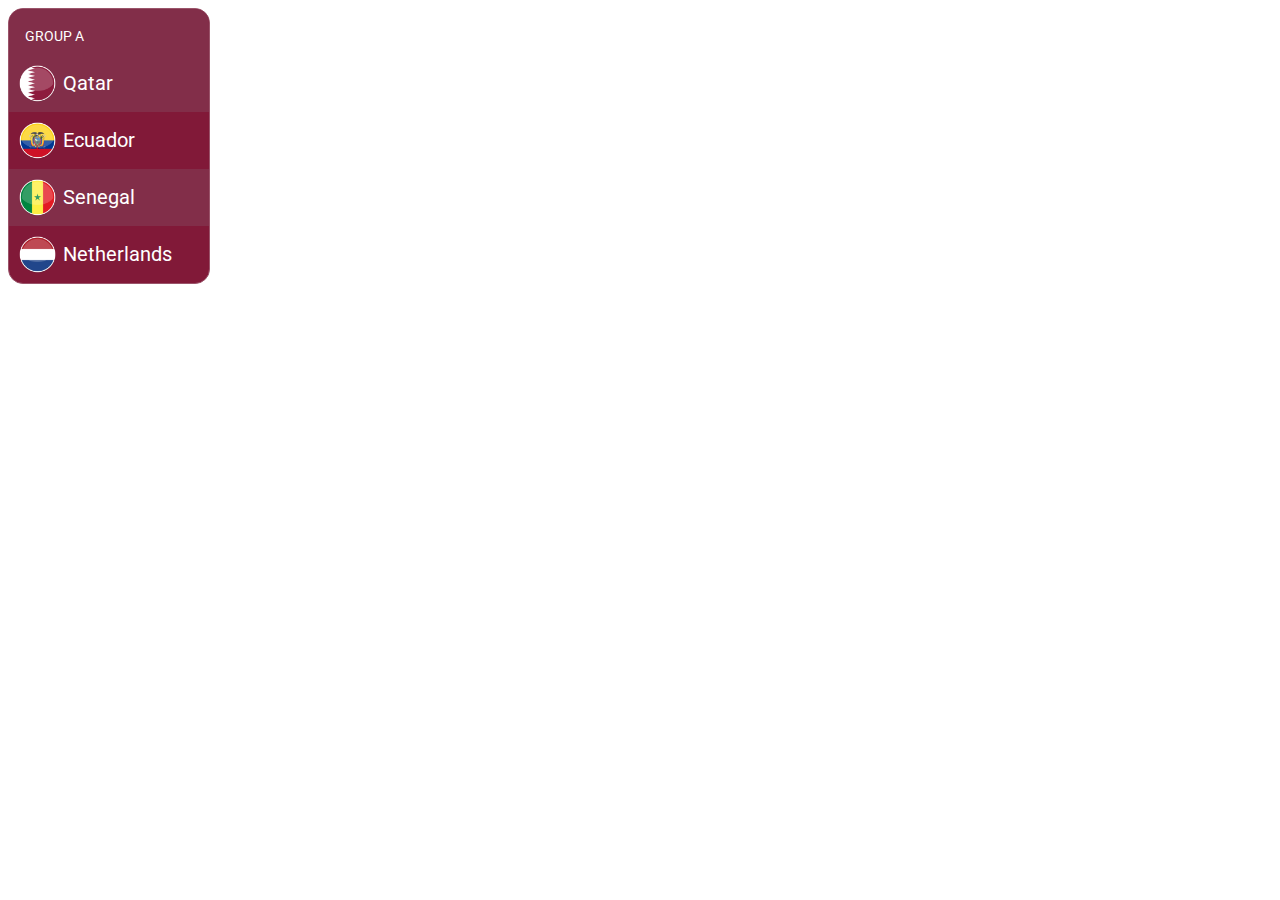
==== pages/composition-of-the-groups-of-the-world-сhampionship-2022.html @ 233b8923 "Created table" ====
<!DOCTYPE html>
<html lang="en">
<head>
    <meta charset="UTF-8">
    <meta name="viewport" content="width=device-width, initial-scale=1.0">
    <title>Composition of the groups of the World Championship - 2022</title>
    <link rel="shortcut icon" href="../assets/images/logo-white.png" />
    <!-- <link rel="stylesheet" href="../assets/css/style.css"> -->
    <link rel="stylesheet" href="../assets/css/table-1.css">
    <link rel="preconnect" href="https://fonts.googleapis.com">
    <link rel="preconnect" href="https://fonts.gstatic.com" crossorigin>
    <link href="https://fonts.googleapis.com/css2?family=Inter:wght@100..900&family=Roboto:ital,wght@0,100;0,300;0,400;0,500;0,700;0,900;1,100;1,300;1,400;1,500;1,700;1,900&display=swap" rel="stylesheet">
</head>
<body>
    <div class="table-1">
        <table>
            <thead>
                <tr>
                    <th>
                        <h2>GROUP A</h2>
                    </th>
                </tr>
            </thead>
            <tbody>
                <tr>
                    <td>
                        <img src="../assets/images/country/qatar.png" alt="Qatar">
                        <h3>Qatar</h3>
                    </t>
                </tr>
                <tr>
                    <td>
                        <img src="../assets/images/country/ecuador.png" alt="Ecuador">
                        <h3>Ecuador</h3>
                    </t>
                </tr>
                <tr>
                    <td>
                        <img src="../assets/images/country/senegal.png" alt="Senegal">
                        <h3>Senegal</h3>
                    </t>
                </tr>
                <tr>
                    <td>
                        <img src="../assets/images/country/netherlands.png" alt="Netherlands">
                        <h3>Netherlands</h3>
                    </t>
                </tr>
            </tbody>
        </table>
    </div>
</body>
</html>
---- assets/css/style.css ----
* {
    font-family: "Roboto", sans-serif;
    font-weight: 200;
    font-style: normal;
}

body {
    background-color: rgb(122, 123, 125);
}

body, p, h3, h4 {
    margin: 0;
}

.cards {
    display: flex;
    justify-content: center;
    align-items: center;
}

.card {
    margin: 34px 28px 0;
    width: 250px;
    height: 460px;
    padding: 10px;
    border-radius: 10px;
    text-align: center;
    box-shadow: 10px 10px 10px rgba(0, 0, 0, 0.1);;
    background-color: rgb(255, 255, 255);
    transition: transform 0.3s ease-in-out;
}

.card:hover {
    transform: scale(1.05);
}

.city {
    margin-top: 10px;
    font-weight: 500;
    font-size: 14px;
}

.main-info {
    margin-top: 196px;
    height: 90px;
    display: flex;
    justify-content: center;
    align-items: center;
    width: 100%;
}

.current-temperature {
    width: 60%;
    margin-right: 4%;
    display: inline-block;
    font-size: 76px;
    text-align: right;
}

.day-temperature {
    width: 36%;
    height: 100%;
    display: inline-block;
    text-align: left;
}

.weather-condition {
    margin-top: 17px;
    font-size: 19px;
    font-weight: 300;
}

.temperature {
    margin-top: 3px;
    display: flex;
    justify-content: left;
    align-items: center;
    color: rgb(107, 107, 107);
}

.temperature span {
    font-size: 12px;
}

.temperature p {
    font-weight: 400;
    font-size: 11px;
}

.additional-info {
    height: 30px;
    padding: 5px;
    display: flex;
    justify-content: center;
    align-items: center;
}

.weather-detail {
    width: 31%;
}

.weather-detail p {
    font-size: 16px;
    font-weight: 400;
    color: rgb(107, 107, 107);
}

.weather-detail h3 {
    font-size: 9px;
    font-weight: 400;
    color: rgb(185, 185, 185);
}

.vertical-line {
    width: 1px;
    height: 75%;
    background-color: rgb(242, 242, 242);
}

.horizontal-line {
    width: 100%;
    height: 1px;
    margin-top: 28px;
    background-color: rgb(242, 242, 242);
}

.scrolling-line {
    margin-top: 14px;
    display: flex;
    overflow-x: scroll;
    white-space: nowrap;
    color: rgb(107, 107, 107);
    scrollbar-width: thin;
    scrollbar-color: transparent transparent;
}

.scrolling-line::-webkit-scrollbar {
    width: 12px;
}

.scrolling-line::-webkit-scrollbar-track {
    background-color: transparent; 
}

.scrolling-line::-webkit-scrollbar-thumb {
    background-color: transparent; 
}

.temperature-clock {
    min-width: 40px;
    margin: 0 5px;
}

.temperature-clock span {
    font-size: 16px;
}

.temperature-clock p {
    font-size: 12px;
    font-weight: 400;
}

.temperature-clock h4 {
    margin-top: 12px;
    font-size: 10px;
    font-weight: 400;
}
---- assets/css/table-1.css ----
/* <link rel="preconnect" href="https://fonts.googleapis.com">
<link rel="preconnect" href="https://fonts.gstatic.com" crossorigin>
<link href="https://fonts.googleapis.com/css2?family=Inter:wght@100..900&family=Roboto:ital,wght@0,100;0,300;0,400;0,500;0,700;0,900;1,100;1,300;1,400;1,500;1,700;1,900&display=swap" rel="stylesheet"> */

.table-1 {
    font-family: "Roboto", sans-serif;
    font-style: normal;
    color: rgb(255, 255, 255);
    width: 200px;
    border-radius: 15px;
    border: 1px solid rgb(154, 84, 106);
    background-color: rgb(129, 25, 56);
    overflow: hidden;
}

.table-1 tr:nth-child(odd) {
    background-color: rgb(130, 46, 73);
}

.table-1 table {
    width: 100%;
    border-collapse: collapse;
}

.table-1 th {
    text-align: left;
    height: 26px;
    padding: 10px;
    vertical-align: bottom;
}

.table-1 td {
    border: c;
    display: flex;
    align-items: center;
    padding: 10px;
    height: 37px;
}

.table-1 h2 {
    font-weight: 400;
    margin: 0  0 1px 6px;
    font-size: 14px;
}

.table-1 h3 {
    font-weight: 400;
    margin: -1px 0 0 7px;
    font-size: 20px;
}

.table-1 img {
    height: 100%;
}
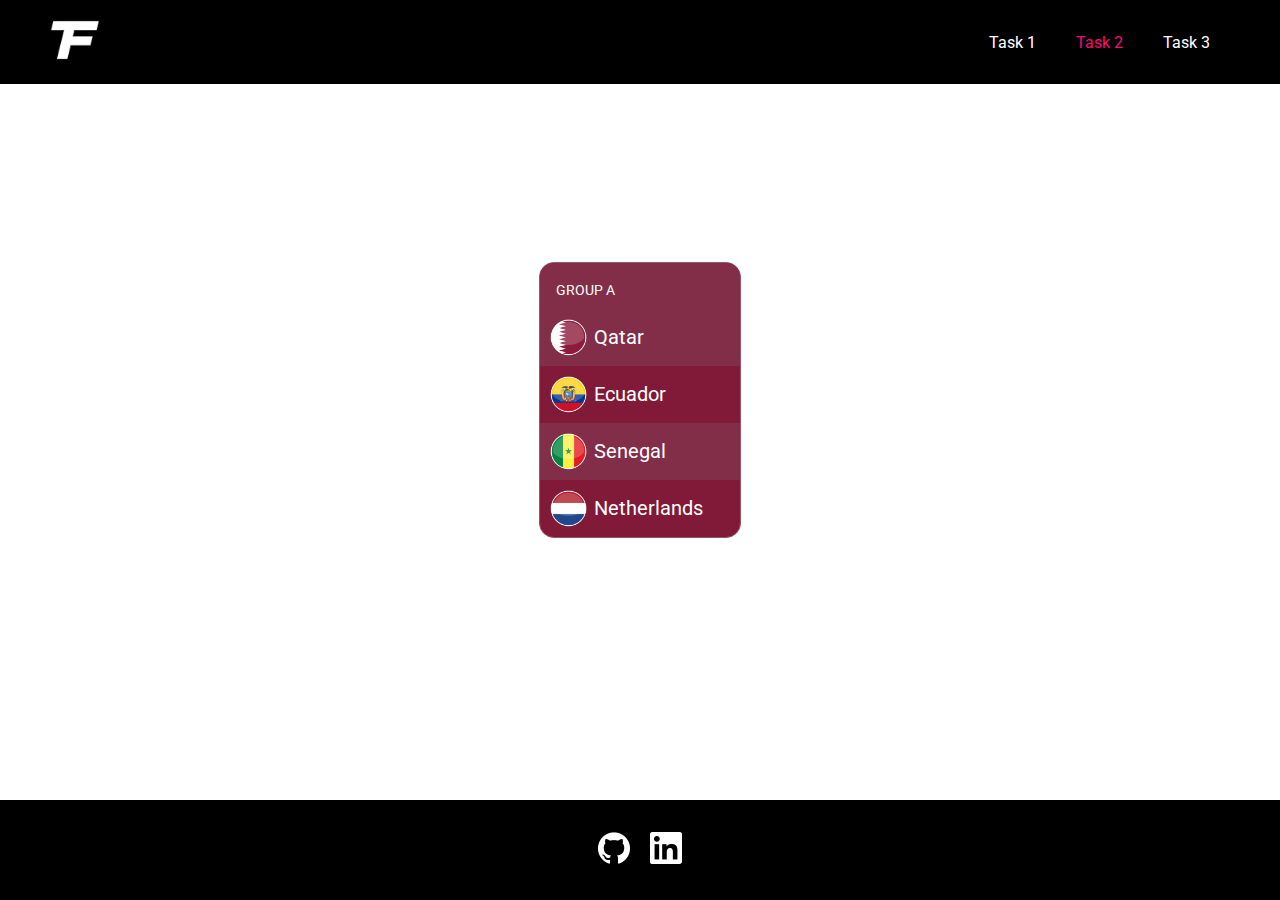
==== commit 54525c60: "Added headers and footers" ====
--- a/pages/composition-of-the-groups-of-the-world-сhampionship-2022.html
+++ b/pages/composition-of-the-groups-of-the-world-сhampionship-2022.html
@@ -5,49 +5,77 @@
     <meta name="viewport" content="width=device-width, initial-scale=1.0">
     <title>Composition of the groups of the World Championship - 2022</title>
     <link rel="shortcut icon" href="../assets/images/logo-white.png" />
-    <!-- <link rel="stylesheet" href="../assets/css/style.css"> -->
+    <link rel="stylesheet" href="../assets/css/style.css">
     <link rel="stylesheet" href="../assets/css/table-1.css">
     <link rel="preconnect" href="https://fonts.googleapis.com">
     <link rel="preconnect" href="https://fonts.gstatic.com" crossorigin>
     <link href="https://fonts.googleapis.com/css2?family=Inter:wght@100..900&family=Roboto:ital,wght@0,100;0,300;0,400;0,500;0,700;0,900;1,100;1,300;1,400;1,500;1,700;1,900&display=swap" rel="stylesheet">
 </head>
 <body>
-    <div class="table-1">
-        <table>
-            <thead>
-                <tr>
-                    <th>
-                        <h2>GROUP A</h2>
-                    </th>
-                </tr>
-            </thead>
-            <tbody>
-                <tr>
-                    <td>
-                        <img src="../assets/images/country/qatar.png" alt="Qatar">
-                        <h3>Qatar</h3>
-                    </t>
-                </tr>
-                <tr>
-                    <td>
-                        <img src="../assets/images/country/ecuador.png" alt="Ecuador">
-                        <h3>Ecuador</h3>
-                    </t>
-                </tr>
-                <tr>
-                    <td>
-                        <img src="../assets/images/country/senegal.png" alt="Senegal">
-                        <h3>Senegal</h3>
-                    </t>
-                </tr>
-                <tr>
-                    <td>
-                        <img src="../assets/images/country/netherlands.png" alt="Netherlands">
-                        <h3>Netherlands</h3>
-                    </t>
-                </tr>
-            </tbody>
-        </table>
+    <header>
+        <div class="content">
+            <div class="logo">
+                <a href="../index.html">
+                    <img width="50px" src="../assets/images/logo-white.png" alt="">
+                </a>
+            </div>
+            <div class="tasks">
+                <a class="button-1" href="weather.html">Task 1</a>
+                <a class="button-1 active" href="">Task 2</a>
+                <a class="button-1" href="https://fedotick.github.io/Canada/" target="_blank" rel="noopener noreferrer">Task 3</a>
+            </div>
+        </div>
+    </header>
+    <div class="content center">
+        <div class="table-1">
+            <table>
+                <thead>
+                    <tr>
+                        <th>
+                            <h2>GROUP A</h2>
+                        </th>
+                    </tr>
+                </thead>
+                <tbody>
+                    <tr>
+                        <td>
+                            <img src="../assets/images/country/qatar.png" alt="Qatar">
+                            <h3>Qatar</h3>
+                        </t>
+                    </tr>
+                    <tr>
+                        <td>
+                            <img src="../assets/images/country/ecuador.png" alt="Ecuador">
+                            <h3>Ecuador</h3>
+                        </t>
+                    </tr>
+                    <tr>
+                        <td>
+                            <img src="../assets/images/country/senegal.png" alt="Senegal">
+                            <h3>Senegal</h3>
+                        </t>
+                    </tr>
+                    <tr>
+                        <td>
+                            <img src="../assets/images/country/netherlands.png" alt="Netherlands">
+                            <h3>Netherlands</h3>
+                        </t>
+                    </tr>
+                </tbody>
+            </table>
+        </div>
     </div>
+    <footer>
+        <div class="content center">
+            <div class="links">
+                <a href="https://github.com/fedotick" target="_blank" rel="noopener noreferrer">
+                    <img src="../assets/images/social-media-icons/github-white.png" alt="GitHub">
+                </a>
+                <a href="https://www.linkedin.com/in/fe-dot/" target="_blank" rel="noopener noreferrer">
+                    <img src="../assets/images/social-media-icons/linkedin-white.png" alt="LinkedIn">
+                </a>
+            </div>
+        </div>
+    </footer>
 </body>
 </html>--- a/assets/css/style.css
+++ b/assets/css/style.css
@@ -1,167 +1,116 @@
-* {
-    font-family: "Roboto", sans-serif;
-    font-weight: 200;
-    font-style: normal;
-}
+/* <link rel="preconnect" href="https://fonts.googleapis.com">
+<link rel="preconnect" href="https://fonts.gstatic.com" crossorigin>
+<link href="https://fonts.googleapis.com/css2?family=Inter:wght@100..900&family=Roboto:ital,wght@0,100;0,300;0,400;0,500;0,700;0,900;1,100;1,300;1,400;1,500;1,700;1,900&display=swap" rel="stylesheet"> */
 
 body {
-    background-color: rgb(122, 123, 125);
-}
-
-body, p, h3, h4 {
+    display: flex;
+    flex-direction: column;
+    min-height: 100vh;
     margin: 0;
 }
 
-.cards {
+header {
+    position: fixed;
+    top: 0;
+    width: 100%;
+    height: 84px;
+    background-color: black;
+}
+
+.content {
+    width: 1180px;
+    height: 100%;
+    margin: auto;
     display: flex;
-    justify-content: center;
     align-items: center;
 }
 
-.card {
-    margin: 34px 28px 0;
-    width: 250px;
-    height: 460px;
-    padding: 10px;
-    border-radius: 10px;
-    text-align: center;
-    box-shadow: 10px 10px 10px rgba(0, 0, 0, 0.1);;
-    background-color: rgb(255, 255, 255);
-    transition: transform 0.3s ease-in-out;
+.content.center {
+    justify-content: center;
 }
 
-.card:hover {
-    transform: scale(1.05);
+.logo {
+    width: 50px;
 }
 
-.city {
-    margin-top: 10px;
-    font-weight: 500;
-    font-size: 14px;
-}
-
-.main-info {
-    margin-top: 196px;
-    height: 90px;
+.tasks {
+    width: 1130px;
+    height: 100%;
     display: flex;
-    justify-content: center;
-    align-items: center;
-    width: 100%;
-}
-
-.current-temperature {
-    width: 60%;
-    margin-right: 4%;
-    display: inline-block;
-    font-size: 76px;
-    text-align: right;
-}
-
-.day-temperature {
-    width: 36%;
-    height: 100%;
-    display: inline-block;
-    text-align: left;
-}
-
-.weather-condition {
-    margin-top: 17px;
-    font-size: 19px;
-    font-weight: 300;
-}
-
-.temperature {
-    margin-top: 3px;
-    display: flex;
-    justify-content: left;
-    align-items: center;
-    color: rgb(107, 107, 107);
-}
-
-.temperature span {
-    font-size: 12px;
-}
-
-.temperature p {
-    font-weight: 400;
-    font-size: 11px;
-}
-
-.additional-info {
-    height: 30px;
-    padding: 5px;
-    display: flex;
-    justify-content: center;
+    justify-content: flex-end;
     align-items: center;
 }
 
-.weather-detail {
-    width: 31%;
+.button-1 {
+    font-family: "Roboto", sans-serif;
+    display: flex;
+    align-items: center;
+    padding: 20px;
+    height: calc(100% - 40px);
+    text-decoration: none;
+    color: rgb(255, 255, 255);
+    transition: all 0.1s ease-in-out;
 }
 
-.weather-detail p {
-    font-size: 16px;
-    font-weight: 400;
-    color: rgb(107, 107, 107);
+.button-1:hover {
+    height: calc(100% - 45px);
+    background-color: rgba(255, 255, 255, 0.1);
+    border-bottom: 5px solid rgb(255, 6, 125);
 }
 
-.weather-detail h3 {
-    font-size: 9px;
-    font-weight: 400;
-    color: rgb(185, 185, 185);
+.button-1.active {
+    color: rgb(255, 6, 125);
+    height: calc(100% - 45px);
 }
 
-.vertical-line {
-    width: 1px;
-    height: 75%;
-    background-color: rgb(242, 242, 242);
+.buttons {
+    width: 100%;
+    justify-content: center;
+    display: flex;
 }
 
-.horizontal-line {
-    width: 100%;
-    height: 1px;
-    margin-top: 28px;
-    background-color: rgb(242, 242, 242);
+.button-2 {
+    font-family: "Roboto", sans-serif;
+    padding: 15px 70px;
+    border-radius: 100px;
+    color: rgb(0, 0, 0);
+    box-shadow: inset 0 0 0 1px rgb(0, 0, 0);
+    display: flex;
+    align-items: center;
+    justify-content: center;
+    text-decoration: none;
+    font-size: 18px;
+    margin: 0 25px;
+    transition: all 0.1s ease-in-out;
 }
 
-.scrolling-line {
-    margin-top: 14px;
-    display: flex;
-    overflow-x: scroll;
-    white-space: nowrap;
-    color: rgb(107, 107, 107);
-    scrollbar-width: thin;
-    scrollbar-color: transparent transparent;
+.button-2:hover {
+    font-weight: 600;
+    color: rgb(255, 6, 125);
+    box-shadow: inset 0 0 0 3px rgb(255, 6, 125);
 }
 
-.scrolling-line::-webkit-scrollbar {
-    width: 12px;
+footer {
+    background-color: rgb(0, 0, 0);
+    height: 100px;
 }
 
-.scrolling-line::-webkit-scrollbar-track {
-    background-color: transparent; 
+.links {
+    display: flex;
+    align-items: center;
+    justify-content: center;
 }
 
-.scrolling-line::-webkit-scrollbar-thumb {
-    background-color: transparent; 
+.links img {
+    width: 32px;
+    margin: 0 10px;
+    transition: all 0.1s ease-in-out;
 }
 
-.temperature-clock {
-    min-width: 40px;
-    margin: 0 5px;
+.links img:hover {
+    scale: 1.25;
 }
 
-.temperature-clock span {
-    font-size: 16px;
+.mrg-t-84 {
+    margin-top: 84px;
 }
-
-.temperature-clock p {
-    font-size: 12px;
-    font-weight: 400;
-}
-
-.temperature-clock h4 {
-    margin-top: 12px;
-    font-size: 10px;
-    font-weight: 400;
-}
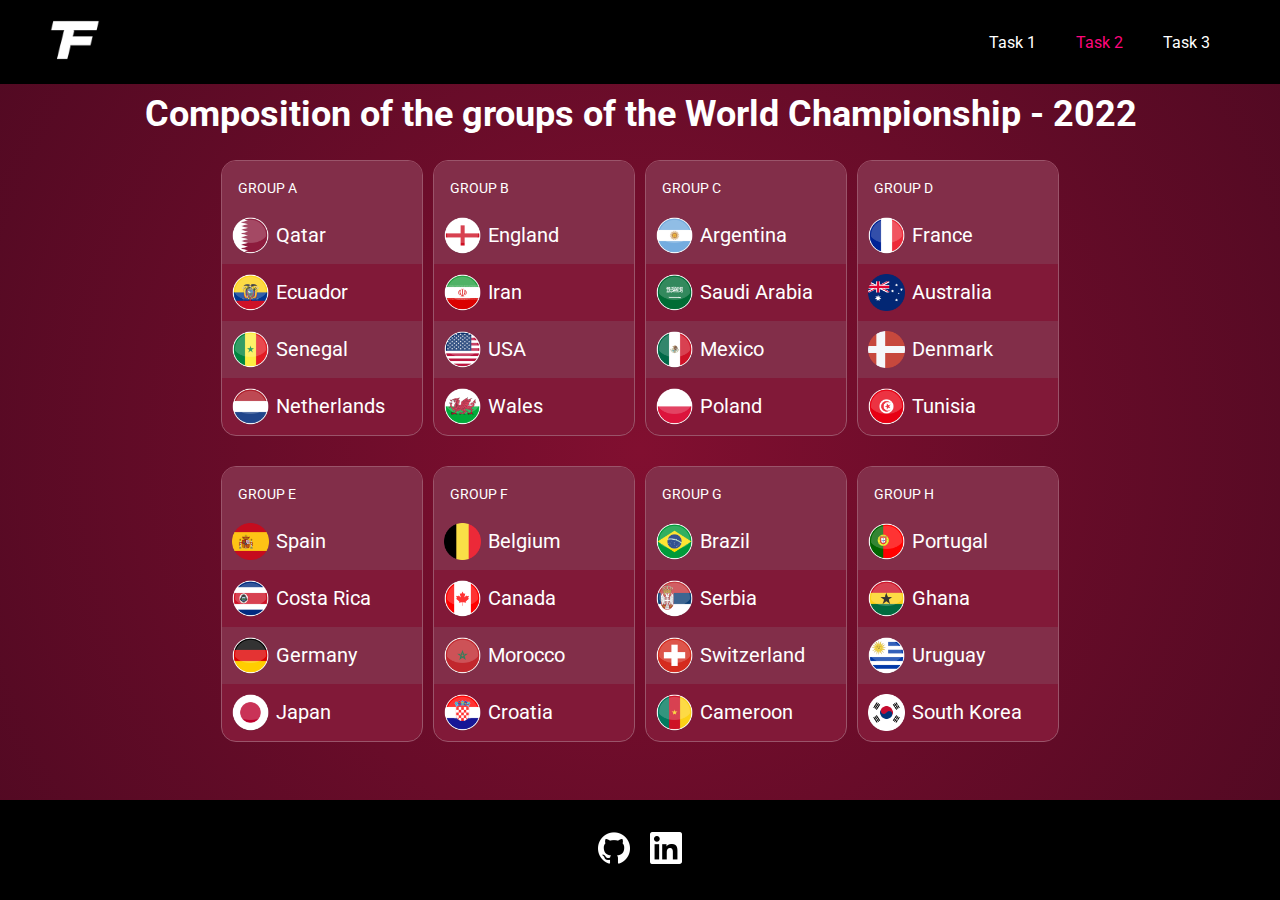
==== commit 21656437: "Added all information from the task" ====
--- a/pages/composition-of-the-groups-of-the-world-сhampionship-2022.html
+++ b/pages/composition-of-the-groups-of-the-world-сhampionship-2022.html
@@ -7,6 +7,7 @@
     <link rel="shortcut icon" href="../assets/images/logo-white.png" />
     <link rel="stylesheet" href="../assets/css/style.css">
     <link rel="stylesheet" href="../assets/css/table-1.css">
+    <link rel="stylesheet" href="../assets/css/table-style.css">
     <link rel="preconnect" href="https://fonts.googleapis.com">
     <link rel="preconnect" href="https://fonts.gstatic.com" crossorigin>
     <link href="https://fonts.googleapis.com/css2?family=Inter:wght@100..900&family=Roboto:ital,wght@0,100;0,300;0,400;0,500;0,700;0,900;1,100;1,300;1,400;1,500;1,700;1,900&display=swap" rel="stylesheet">
@@ -27,43 +28,305 @@
         </div>
     </header>
     <div class="content center">
-        <div class="table-1">
-            <table>
-                <thead>
-                    <tr>
-                        <th>
-                            <h2>GROUP A</h2>
-                        </th>
-                    </tr>
-                </thead>
-                <tbody>
-                    <tr>
-                        <td>
-                            <img src="../assets/images/country/qatar.png" alt="Qatar">
-                            <h3>Qatar</h3>
-                        </t>
-                    </tr>
-                    <tr>
-                        <td>
-                            <img src="../assets/images/country/ecuador.png" alt="Ecuador">
-                            <h3>Ecuador</h3>
-                        </t>
-                    </tr>
-                    <tr>
-                        <td>
-                            <img src="../assets/images/country/senegal.png" alt="Senegal">
-                            <h3>Senegal</h3>
-                        </t>
-                    </tr>
-                    <tr>
-                        <td>
-                            <img src="../assets/images/country/netherlands.png" alt="Netherlands">
-                            <h3>Netherlands</h3>
-                        </t>
-                    </tr>
-                </tbody>
-            </table>
-        </div>
+        <div class="group-composition">
+            <h1>Composition of the groups of the World Championship - 2022</h1>
+            <div class="table-1">
+                <table>
+                    <thead>
+                        <tr>
+                            <th>
+                                <h2>GROUP A</h2>
+                            </th>
+                        </tr>
+                    </thead>
+                    <tbody>
+                        <tr>
+                            <td>
+                                <img src="../assets/images/country/qatar.png" alt="Qatar">
+                                <h3>Qatar</h3>
+                            </td>
+                        </tr>
+                        <tr>
+                            <td>
+                                <img src="../assets/images/country/ecuador.png" alt="Ecuador">
+                                <h3>Ecuador</h3>
+                            </td>
+                        </tr>
+                        <tr>
+                            <td>
+                                <img src="../assets/images/country/senegal.png" alt="Senegal">
+                                <h3>Senegal</h3>
+                            </td>
+                        </tr>
+                        <tr>
+                            <td>
+                                <img src="../assets/images/country/netherlands.png" alt="Netherlands">
+                                <h3>Netherlands</h3>
+                            </td>
+                        </tr>
+                    </tbody>
+                </table>
+            </div>
+            <div class="table-1">
+                <table>
+                    <thead>
+                        <tr>
+                            <th>
+                                <h2>GROUP B</h2>
+                            </th>
+                        </tr>
+                    </thead>
+                    <tbody>
+                        <tr>
+                            <td>
+                                <img src="../assets/images/country/england.png" alt="England">
+                                <h3>England</h3>
+                            </td>
+                        </tr>
+                        <tr>
+                            <td>
+                                <img src="../assets/images/country/iran.png" alt="Iran">
+                                <h3>Iran</h3>
+                            </td>
+                        </tr>
+                        <tr>
+                            <td>
+                                <img src="../assets/images/country/usa.png" alt="USA">
+                                <h3>USA</h3>
+                            </td>
+                        </tr>
+                        <tr>
+                            <td>
+                                <img src="../assets/images/country/wales.png" alt="Wales">
+                                <h3>Wales</h3>
+                            </td>
+                        </tr>
+                    </tbody>
+                </table>
+            </div>
+            <div class="table-1">
+                <table>
+                    <thead>
+                        <tr>
+                            <th>
+                                <h2>GROUP C</h2>
+                            </th>
+                        </tr>
+                    </thead>
+                    <tbody>
+                        <tr>
+                            <td>
+                                <img src="../assets/images/country/argentina.png" alt="Argentina">
+                                <h3>Argentina</h3>
+                            </td>
+                        </tr>
+                        <tr>
+                            <td>
+                                <img src="../assets/images/country/saudi-arabia.png" alt="Saudi Arabia">
+                                <h3>Saudi Arabia</h3>
+                            </td>
+                        </tr>
+                        <tr>
+                            <td>
+                                <img src="../assets/images/country/mexico.png" alt="Mexico">
+                                <h3>Mexico</h3>
+                            </td>
+                        </tr>
+                        <tr>
+                            <td>
+                                <img src="../assets/images/country/poland.png" alt="Poland">
+                                <h3>Poland</h3>
+                            </td>
+                        </tr>
+                    </tbody>
+                </table>
+            </div>
+            <div class="table-1">
+                <table>
+                    <thead>
+                        <tr>
+                            <th>
+                                <h2>GROUP D</h2>
+                            </th>
+                        </tr>
+                    </thead>
+                    <tbody>
+                        <tr>
+                            <td>
+                                <img src="../assets/images/country/france.png" alt="France">
+                                <h3>France</h3>
+                            </td>
+                        </tr>
+                        <tr>
+                            <td>
+                                <img src="../assets/images/country/australia.png" alt="Australia">
+                                <h3>Australia</h3>
+                            </td>
+                        </tr>
+                        <tr>
+                            <td>
+                                <img src="../assets/images/country/denmark.png" alt="Denmark">
+                                <h3>Denmark</h3>
+                            </td>
+                        </tr>
+                        <tr>
+                            <td>
+                                <img src="../assets/images/country/tunisia.png" alt="Tunisia">
+                                <h3>Tunisia</h3>
+                            </td>
+                        </tr>
+                    </tbody>
+                </table>
+            </div>
+            <div class="table-1">
+                <table>
+                    <thead>
+                        <tr>
+                            <th>
+                                <h2>GROUP E</h2>
+                            </th>
+                        </tr>
+                    </thead>
+                    <tbody>
+                        <tr>
+                            <td>
+                                <img src="../assets/images/country/spain.png" alt="Spain">
+                                <h3>Spain</h3>
+                            </td>
+                        </tr>
+                        <tr>
+                            <td>
+                                <img src="../assets/images/country/costa-rica.png" alt="Costa Rica">
+                                <h3>Costa Rica</h3>
+                            </td>
+                        </tr>
+                        <tr>
+                            <td>
+                                <img src="../assets/images/country/germany.png" alt="Germany">
+                                <h3>Germany</h3>
+                            </td>
+                        </tr>
+                        <tr>
+                            <td>
+                                <img src="../assets/images/country/japan.png" alt="Japan">
+                                <h3>Japan</h3>
+                            </td>
+                        </tr>
+                    </tbody>
+                </table>
+            </div>
+            <div class="table-1">
+                <table>
+                    <thead>
+                        <tr>
+                            <th>
+                                <h2>GROUP F</h2>
+                            </th>
+                        </tr>
+                    </thead>
+                    <tbody>
+                        <tr>
+                            <td>
+                                <img src="../assets/images/country/belgium.png" alt="Belgium">
+                                <h3>Belgium</h3>
+                            </td>
+                        </tr>
+                        <tr>
+                            <td>
+                                <img src="../assets/images/country/canada.png" alt="Canada">
+                                <h3>Canada</h3>
+                            </td>
+                        </tr>
+                        <tr>
+                            <td>
+                                <img src="../assets/images/country/morocco.png" alt="Morocco">
+                                <h3>Morocco</h3>
+                            </td>
+                        </tr>
+                        <tr>
+                            <td>
+                                <img src="../assets/images/country/croatia.png" alt="Croatia">
+                                <h3>Croatia</h3>
+                            </td>
+                        </tr>
+                    </tbody>
+                </table>
+            </div>
+            <div class="table-1">
+                <table>
+                    <thead>
+                        <tr>
+                            <th>
+                                <h2>GROUP G</h2>
+                            </th>
+                        </tr>
+                    </thead>
+                    <tbody>
+                        <tr>
+                            <td>
+                                <img src="../assets/images/country/brazil.png" alt="Brazil">
+                                <h3>Brazil</h3>
+                            </td>
+                        </tr>
+                        <tr>
+                            <td>
+                                <img src="../assets/images/country/serbia.png" alt="Serbia">
+                                <h3>Serbia</h3>
+                            </td>
+                        </tr>
+                        <tr>
+                            <td>
+                                <img src="../assets/images/country/switzerland.png" alt="Switzerland">
+                                <h3>Switzerland</h3>
+                            </td>
+                        </tr>
+                        <tr>
+                            <td>
+                                <img src="../assets/images/country/cameroon.png" alt="Cameroon">
+                                <h3>Cameroon</h3>
+                            </td>
+                        </tr>
+                    </tbody>
+                </table>
+            </div>
+            <div class="table-1">
+                <table>
+                    <thead>
+                        <tr>
+                            <th>
+                                <h2>GROUP H</h2>
+                            </th>
+                        </tr>
+                    </thead>
+                    <tbody>
+                        <tr>
+                            <td>
+                                <img src="../assets/images/country/portugal.png" alt="Portugal">
+                                <h3>Portugal</h3>
+                            </td>
+                        </tr>
+                        <tr>
+                            <td>
+                                <img src="../assets/images/country/ghana.png" alt="Ghana">
+                                <h3>Ghana</h3>
+                            </td>
+                        </tr>
+                        <tr>
+                            <td>
+                                <img src="../assets/images/country/uruguay.png" alt="Uruguay">
+                                <h3>Uruguay</h3>
+                            </td>
+                        </tr>
+                        <tr>
+                            <td>
+                                <img src="../assets/images/country/south-korea.png" alt="South Korea">
+                                <h3>South Korea</h3>
+                            </td>
+                        </tr>
+                    </tbody>
+                </table>
+            </div>
+        </div>    
     </div>
     <footer>
         <div class="content center">
--- a/assets/css/style.css
+++ b/assets/css/style.css
@@ -22,6 +22,7 @@
     height: 100%;
     margin: auto;
     display: flex;
+    flex-wrap: wrap;
     align-items: center;
 }
 
--- a/assets/css/table-style.css
+++ b/assets/css/table-style.css
@@ -0,0 +1,28 @@
+body {
+    background: radial-gradient(circle, rgb(129, 15, 48), rgb(80, 9, 34));
+}
+
+.group-composition {
+    margin-top: 50px;
+    width: 1000px;
+    display: flex;
+    align-items: center;
+    justify-content: center;
+    flex-wrap: wrap;
+}
+
+.group-composition h1 {
+    margin: 0 0 10px 5px;
+    width: 100%;
+    font-family: "Roboto", sans-serif;
+    font-size: 36px;
+    color: rgb(255, 255, 255)
+}
+
+.title {
+    width: 100%;
+}
+
+.table-1 {
+    margin: 15px 5px;
+}